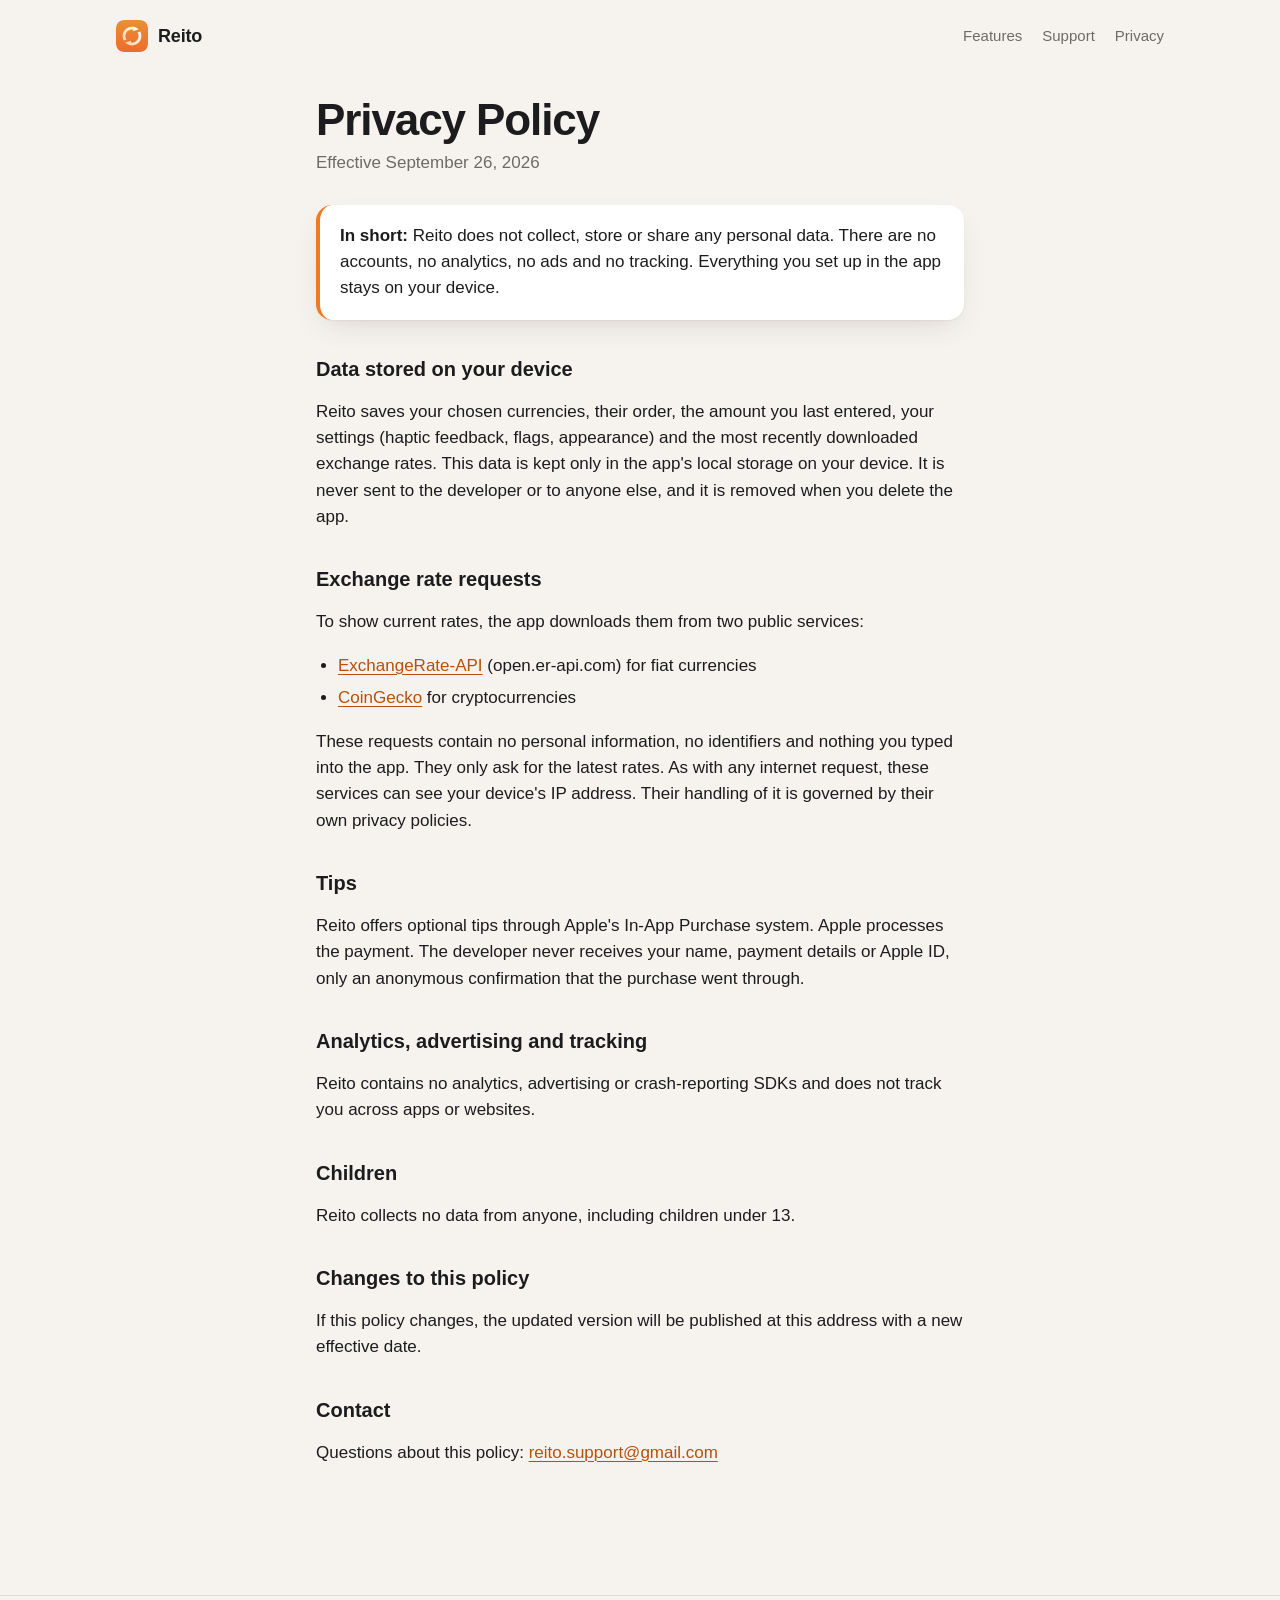
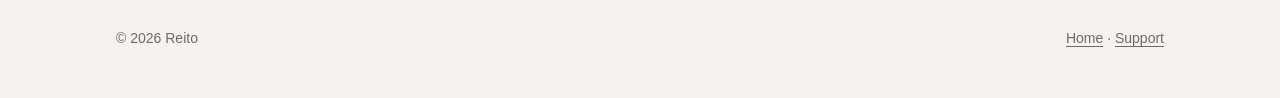
==== privacy.html @ ac074106 "feat: Reito support site and privacy policy" ====
<!DOCTYPE html>
<html lang="en">
<head>
<meta charset="utf-8">
<meta name="viewport" content="width=device-width, initial-scale=1">
<meta http-equiv="Content-Security-Policy" content="default-src 'none'; img-src 'self'; style-src 'self'; base-uri 'none'; form-action 'none'">
<meta name="referrer" content="strict-origin-when-cross-origin">
<title>Reito Privacy Policy</title>
<meta name="description" content="Reito does not collect, store or share any personal data.">
<meta name="theme-color" content="#f6f3ee" media="(prefers-color-scheme: light)">
<meta name="theme-color" content="#121110" media="(prefers-color-scheme: dark)">
<link rel="icon" href="assets/icon.svg" type="image/svg+xml">
<link rel="stylesheet" href="assets/site.css">
</head>
<body>

<header class="site-header">
  <div class="wrap">
    <a class="brand" href="./" aria-label="Reito home">
      <img src="assets/icon.svg" alt="" width="32" height="32">
      Reito
    </a>
    <nav aria-label="Main navigation">
      <a href="./#features">Features</a>
      <a href="./#support">Support</a>
      <a href="privacy.html" aria-current="page">Privacy</a>
    </nav>
  </div>
</header>

<main class="wrap policy">
  <h1>Privacy Policy</h1>
  <p class="updated">Effective September 26, 2026</p>

  <p class="summary"><strong>In short:</strong> Reito does not collect, store or share any personal data. There are no accounts, no analytics, no ads and no tracking. Everything you set up in the app stays on your device.</p>

  <h2>Data stored on your device</h2>
  <p>Reito saves your chosen currencies, their order, the amount you last entered, your settings (haptic feedback, flags, appearance) and the most recently downloaded exchange rates. This data is kept only in the app's local storage on your device. It is never sent to the developer or to anyone else, and it is removed when you delete the app.</p>

  <h2>Exchange rate requests</h2>
  <p>To show current rates, the app downloads them from two public services:</p>
  <ul>
    <li><a href="https://www.exchangerate-api.com">ExchangeRate-API</a> (open.er-api.com) for fiat currencies</li>
    <li><a href="https://www.coingecko.com/en/api">CoinGecko</a> for cryptocurrencies</li>
  </ul>
  <p>These requests contain no personal information, no identifiers and nothing you typed into the app. They only ask for the latest rates. As with any internet request, these services can see your device's IP address. Their handling of it is governed by their own privacy policies.</p>

  <h2>Tips</h2>
  <p>Reito offers optional tips through Apple's In-App Purchase system. Apple processes the payment. The developer never receives your name, payment details or Apple ID, only an anonymous confirmation that the purchase went through.</p>

  <h2>Analytics, advertising and tracking</h2>
  <p>Reito contains no analytics, advertising or crash-reporting SDKs and does not track you across apps or websites.</p>

  <h2>Children</h2>
  <p>Reito collects no data from anyone, including children under 13.</p>

  <h2>Changes to this policy</h2>
  <p>If this policy changes, the updated version will be published at this address with a new effective date.</p>

  <h2>Contact</h2>
  <p>Questions about this policy: <a href="mailto:reito.support@gmail.com">reito.support@gmail.com</a></p>
</main>

<footer class="site-footer">
  <div class="wrap">
    <span>© 2026 Reito</span>
    <span><a href="./">Home</a> · <a href="./#support">Support</a></span>
  </div>
</footer>

</body>
</html>
---- assets/site.css ----
:root {
  --color-bg: #f6f3ee;
  --color-surface: #ffffff;
  --color-surface-sunk: #efeae2;
  --color-text: #1c1c1e;
  --color-muted: #6e6a66;
  --color-line: rgba(28, 28, 30, 0.1);
  --color-accent: #ef7a22;
  --color-accent-ink: #b4520c;
  --color-accent-soft: rgba(239, 122, 34, 0.12);
  --gradient-brand: linear-gradient(160deg, #e99034 0%, #ed6c2d 100%);

  --font-sans: -apple-system, BlinkMacSystemFont, "SF Pro Text", "Helvetica Neue", Arial, sans-serif;
  --font-display: -apple-system, BlinkMacSystemFont, "SF Pro Display", "Helvetica Neue", Arial, sans-serif;

  --text-base: clamp(1rem, 0.96rem + 0.2vw, 1.0625rem);
  --text-lead: clamp(1.125rem, 1rem + 0.5vw, 1.3125rem);
  --text-h2: clamp(1.75rem, 1.3rem + 2vw, 2.75rem);
  --text-hero: clamp(2.75rem, 1.6rem + 5.2vw, 5.5rem);

  --space-gutter: 16px;
  --space-section: clamp(4rem, 3rem + 5vw, 8rem);
  --radius-card: 22px;
  --radius-phone: 40px;
  --shadow-card: 0 1px 2px rgba(60, 40, 20, 0.06), 0 12px 32px -12px rgba(60, 40, 20, 0.18);
  --shadow-phone: 0 2px 6px rgba(60, 40, 20, 0.08), 0 40px 80px -30px rgba(120, 60, 10, 0.45);

  --duration-fast: 150ms;
  --ease-out-expo: cubic-bezier(0.16, 1, 0.3, 1);
  color-scheme: light dark;
}

@media (prefers-color-scheme: dark) {
  :root {
    --color-bg: #121110;
    --color-surface: #1e1c1b;
    --color-surface-sunk: #191817;
    --color-text: #f4f1ec;
    --color-muted: #a09a93;
    --color-line: rgba(255, 255, 255, 0.1);
    --color-accent: #ff9a4a;
    --color-accent-ink: #ffb27a;
    --color-accent-soft: rgba(255, 154, 74, 0.14);
    --shadow-card: 0 1px 2px rgba(0, 0, 0, 0.4), 0 12px 32px -12px rgba(0, 0, 0, 0.6);
    --shadow-phone: 0 2px 6px rgba(0, 0, 0, 0.4), 0 40px 80px -30px rgba(0, 0, 0, 0.8);
  }
}

*, *::before, *::after { box-sizing: border-box; }

html { -webkit-text-size-adjust: 100%; }

body {
  margin: 0;
  background: var(--color-bg);
  color: var(--color-text);
  font: var(--text-base)/1.55 var(--font-sans);
  -webkit-font-smoothing: antialiased;
  overflow-x: hidden;
}

img { display: block; max-width: 100%; height: auto; }

a {
  color: var(--color-accent-ink);
  text-decoration-thickness: 1px;
  text-underline-offset: 3px;
}
a:hover { text-decoration-thickness: 2px; }
a:focus-visible, summary:focus-visible {
  outline: 3px solid var(--color-accent);
  outline-offset: 3px;
  border-radius: 6px;
}

.wrap {
  max-width: 1080px;
  margin: 0 auto;
  padding: 0 var(--space-gutter);
}

/* Header */

.site-header .wrap {
  display: flex;
  align-items: center;
  justify-content: space-between;
  padding-top: 20px;
  padding-bottom: 20px;
}
.brand {
  display: inline-flex;
  align-items: center;
  gap: 10px;
  color: inherit;
  text-decoration: none;
  font: 600 1.125rem/1 var(--font-display);
  letter-spacing: -0.01em;
}
.brand img { width: 32px; height: 32px; border-radius: 8px; }
.site-header nav { display: flex; gap: 20px; font-size: 0.9375rem; }
.site-header nav a { color: var(--color-muted); text-decoration: none; }
.site-header nav a:hover { color: var(--color-text); }

/* Hero */

.hero {
  display: grid;
  grid-template-columns: minmax(0, 1.05fr) minmax(0, 1fr);
  gap: clamp(2rem, 5vw, 5rem);
  align-items: center;
  padding-top: clamp(2rem, 4vw, 4rem);
  padding-bottom: var(--space-section);
}
.eyebrow {
  margin: 0 0 18px;
  font-size: 0.8125rem;
  font-weight: 600;
  letter-spacing: 0.08em;
  text-transform: uppercase;
  color: var(--color-accent-ink);
}
.hero h1 {
  margin: 0;
  font: 700 var(--text-hero)/0.98 var(--font-display);
  letter-spacing: -0.035em;
}
.hero h1 span {
  background: var(--gradient-brand);
  -webkit-background-clip: text;
  background-clip: text;
  color: transparent;
}
.hero .lead {
  max-width: 30ch;
  margin: 24px 0 32px;
  font-size: var(--text-lead);
  color: var(--color-muted);
}
.store-badge {
  display: inline-flex;
  align-items: center;
  gap: 12px;
  padding: 12px 22px 12px 16px;
  border-radius: 14px;
  background: var(--color-text);
  color: var(--color-bg);
  text-decoration: none;
  font-weight: 600;
  transition: transform var(--duration-fast) var(--ease-out-expo);
}
a.store-badge:hover { transform: translateY(-2px); }
a.store-badge:active { transform: translateY(0) scale(0.98); }
.store-badge svg { width: 22px; height: 22px; flex: none; }
.store-badge small { display: block; font-size: 0.6875rem; font-weight: 500; opacity: 0.7; }
.trust {
  display: flex;
  flex-wrap: wrap;
  gap: 8px 18px;
  margin: 28px 0 0;
  padding: 0;
  list-style: none;
  font-size: 0.875rem;
  color: var(--color-muted);
}
.trust li::before { content: "✓ "; color: var(--color-accent); font-weight: 700; }

.phones {
  position: relative;
  aspect-ratio: 1 / 1.25;
  isolation: isolate;
}
.phones::before {
  content: "";
  position: absolute;
  inset: 12% 4% 6% 10%;
  z-index: -1;
  border-radius: 50%;
  background: var(--gradient-brand);
  filter: blur(60px);
  opacity: 0.35;
}
.phone {
  position: absolute;
  width: 58%;
  border-radius: var(--radius-phone);
  border: 1px solid var(--color-line);
  box-shadow: var(--shadow-phone);
  overflow: hidden;
  background: #fff;
}
.phone--front { left: 4%; top: 0; z-index: 2; }
.phone--back { right: 0; top: 14%; transform: rotate(5deg); }

/* Sections */

.section { padding-bottom: var(--space-section); }
.section h2 {
  margin: 0 0 16px;
  font: 700 var(--text-h2)/1.08 var(--font-display);
  letter-spacing: -0.025em;
}
.section .intro {
  max-width: 52ch;
  margin: 0 0 40px;
  font-size: var(--text-lead);
  color: var(--color-muted);
}

/* Precision ledger */

.precision {
  display: grid;
  grid-template-columns: minmax(0, 1fr) minmax(0, 1.1fr);
  gap: clamp(2rem, 5vw, 5rem);
  align-items: center;
}
.ledger {
  margin: 0;
  padding: 6px 0;
  list-style: none;
  border-radius: var(--radius-card);
  background: var(--color-surface);
  box-shadow: var(--shadow-card);
}
.ledger li {
  display: flex;
  align-items: center;
  justify-content: space-between;
  gap: 16px;
  margin: 0 20px;
  padding: 16px 0;
  border-bottom: 1px solid var(--color-line);
}
.ledger li:last-child { border-bottom: 0; }
.ledger .code { font-weight: 600; font-size: 1.0625rem; }
.ledger .name { display: block; font-size: 0.75rem; color: var(--color-muted); }
.ledger .amount {
  font: 300 clamp(1.375rem, 1.1rem + 1vw, 1.75rem)/1 var(--font-display);
  font-variant-numeric: tabular-nums;
  white-space: nowrap;
}
.ledger .is-base .amount {
  padding: 4px 10px;
  border-radius: 10px;
  background: var(--color-accent-soft);
  outline: 1.5px solid var(--color-accent);
}
.ledger-note { margin: 12px 4px 0; font-size: 0.8125rem; color: var(--color-muted); }

/* Feature list: editorial numbered rows rather than a card grid */

.features {
  display: grid;
  grid-template-columns: repeat(2, minmax(0, 1fr));
  gap: 0 clamp(2rem, 5vw, 4rem);
  margin: 0;
  padding: 0;
  list-style: none;
  counter-reset: feature;
}
.features li {
  counter-increment: feature;
  padding: 28px 0;
  border-top: 1px solid var(--color-line);
}
.features li::before {
  content: counter(feature, decimal-leading-zero);
  display: block;
  margin-bottom: 10px;
  font: 600 0.8125rem/1 var(--font-display);
  color: var(--color-accent-ink);
  letter-spacing: 0.06em;
}
.features h3 { margin: 0 0 6px; font: 600 1.25rem/1.25 var(--font-display); letter-spacing: -0.01em; }
.features p { margin: 0; color: var(--color-muted); }

/* Screenshot strip */

.gallery {
  display: flex;
  gap: 24px;
  margin: 0 calc(var(--space-gutter) * -1);
  padding: 8px var(--space-gutter) 40px;
  overflow-x: auto;
  scroll-snap-type: x mandatory;
  scroll-padding-inline: var(--space-gutter);
  scrollbar-width: none;
}
.gallery::-webkit-scrollbar { display: none; }
.gallery figure { flex: 0 0 auto; width: min(240px, 62vw); margin: 0; scroll-snap-align: start; }
.gallery img {
  border-radius: 32px;
  border: 1px solid var(--color-line);
  box-shadow: var(--shadow-card);
}
.gallery figcaption { margin-top: 14px; font-size: 0.875rem; color: var(--color-muted); }

/* Support */

.support {
  display: grid;
  grid-template-columns: minmax(0, 0.85fr) minmax(0, 1.15fr);
  gap: clamp(2rem, 5vw, 5rem);
  align-items: start;
}
.contact-card {
  position: sticky;
  top: 24px;
  padding: 28px;
  border-radius: var(--radius-card);
  background: var(--gradient-brand);
  color: #fff;
  box-shadow: var(--shadow-phone);
}
.contact-card h2 { color: #fff; }
.contact-card p { margin: 0 0 20px; opacity: 0.9; }
.contact-card a.mail {
  display: inline-block;
  padding: 12px 18px;
  border-radius: 12px;
  background: #fff;
  color: #b4520c;
  font-weight: 600;
  text-decoration: none;
  word-break: break-all;
  transition: transform var(--duration-fast) var(--ease-out-expo);
}
.contact-card a.mail:hover { transform: translateY(-2px); }
.contact-card a.mail:focus-visible { outline-color: #fff; }

.faq details {
  border-bottom: 1px solid var(--color-line);
}
.faq details:first-child { border-top: 1px solid var(--color-line); }
.faq summary {
  display: flex;
  justify-content: space-between;
  gap: 16px;
  padding: 20px 0;
  cursor: pointer;
  list-style: none;
  font-weight: 600;
  font-size: 1.0625rem;
}
.faq summary::-webkit-details-marker { display: none; }
.faq summary::after {
  content: "+";
  flex: none;
  color: var(--color-accent-ink);
  font-size: 1.375rem;
  line-height: 1;
  transition: transform var(--duration-fast) var(--ease-out-expo);
}
.faq details[open] summary::after { transform: rotate(45deg); }
.faq details p { margin: -6px 0 20px; color: var(--color-muted); }

/* Footer */

.site-footer {
  padding: 32px 0 48px;
  border-top: 1px solid var(--color-line);
  font-size: 0.875rem;
  color: var(--color-muted);
}
.site-footer .wrap { display: flex; flex-wrap: wrap; justify-content: space-between; gap: 12px 24px; }
.site-footer a { color: inherit; }

/* Policy page */

.policy { max-width: 680px; padding-top: 24px; padding-bottom: var(--space-section); }
.policy h1 { margin: 0 0 6px; font: 700 clamp(2rem, 1.5rem + 2vw, 2.75rem)/1.1 var(--font-display); letter-spacing: -0.025em; }
.policy h2 { margin: 36px 0 8px; font: 600 1.25rem/1.3 var(--font-display); }
.policy .updated { margin: 0 0 28px; color: var(--color-muted); }
.policy .summary {
  padding: 18px 20px;
  border-radius: 16px;
  border-left: 4px solid var(--color-accent);
  background: var(--color-surface);
  box-shadow: var(--shadow-card);
}
.policy ul { padding-left: 22px; }
.policy li + li { margin-top: 6px; }

/* Layout breakpoints */

@media (max-width: 820px) {
  .hero, .precision, .support { grid-template-columns: minmax(0, 1fr); }
  .phones { max-width: 420px; width: 100%; margin: 0 auto; }
  .contact-card { position: static; }
}
@media (max-width: 600px) {
  .features { grid-template-columns: minmax(0, 1fr); }
  .site-header nav { gap: 14px; }
}

@media (prefers-reduced-motion: reduce) {
  *, *::before, *::after { transition: none !important; }
}
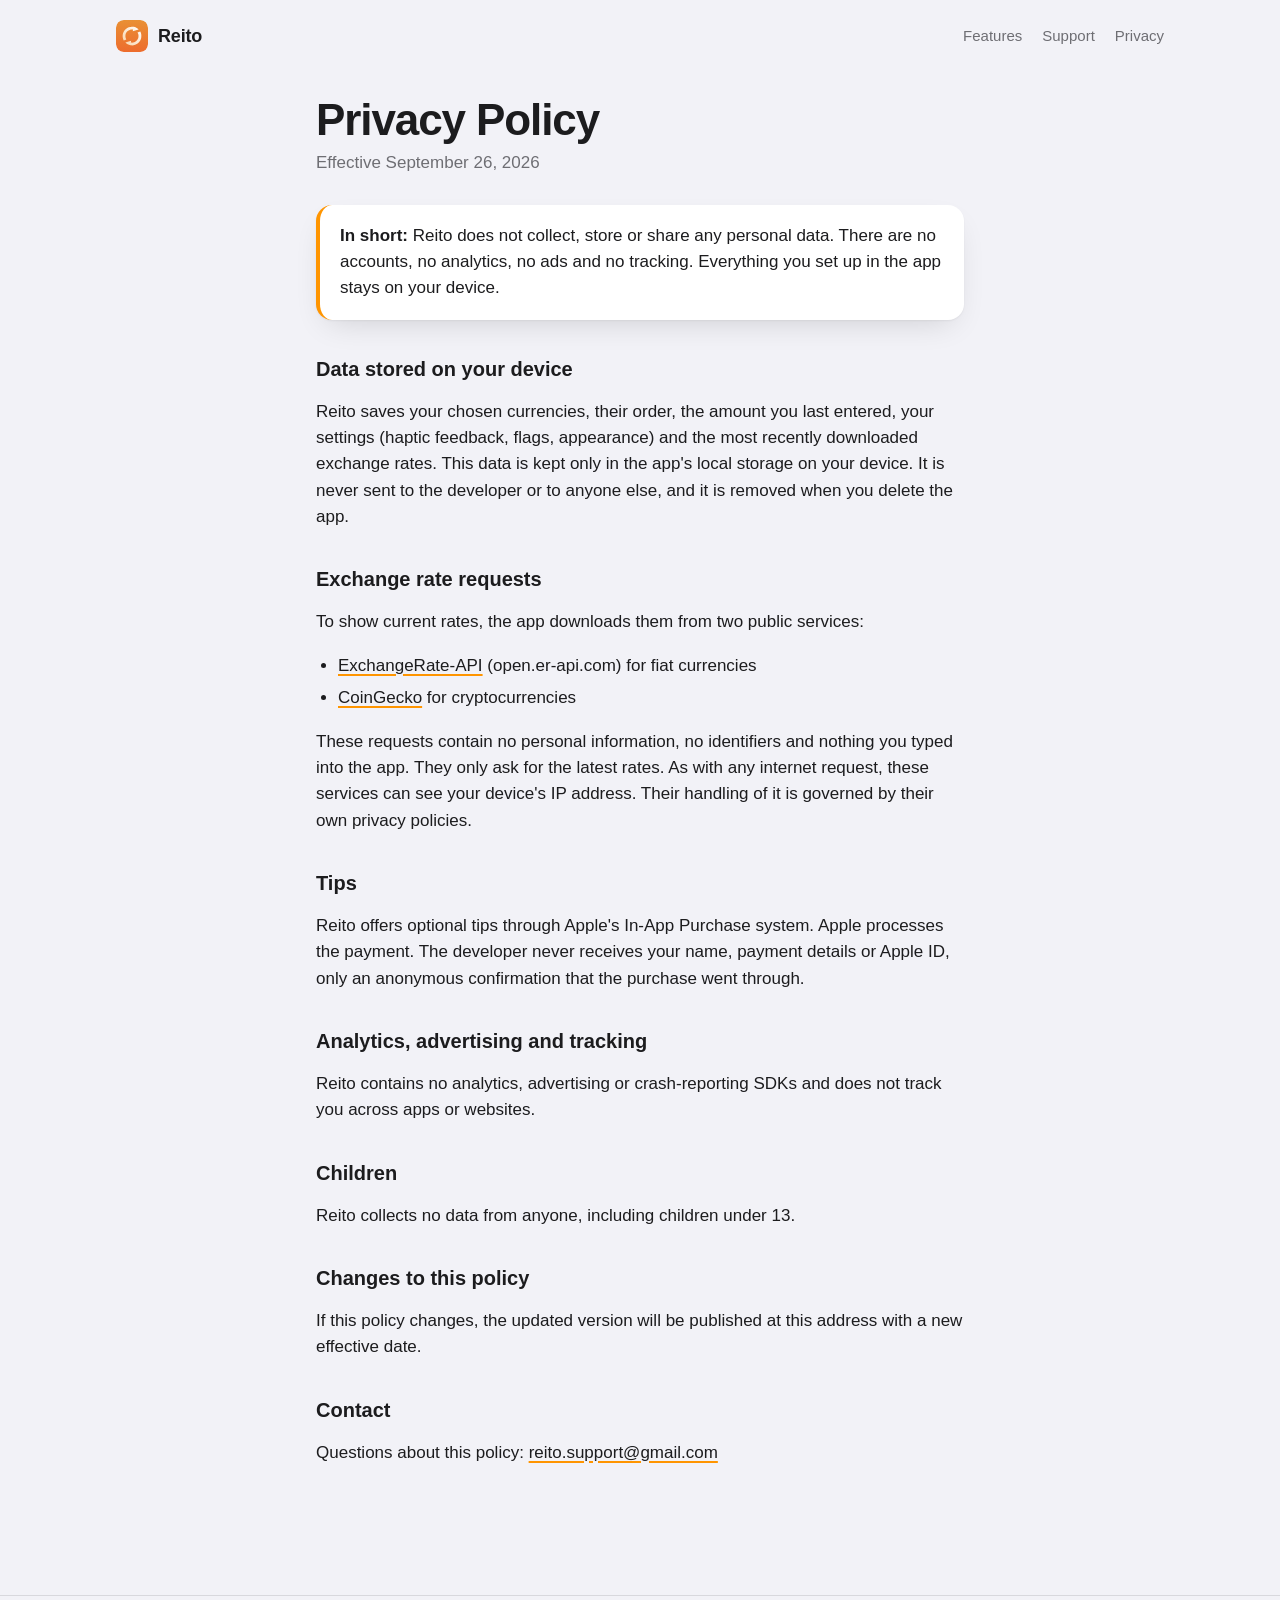
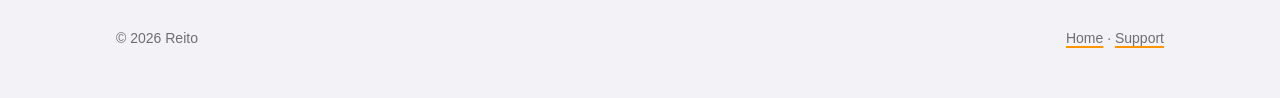
==== commit e5df1b55: "style: the app's own palette instead of warm browns" ====
--- a/privacy.html
+++ b/privacy.html
@@ -7,8 +7,8 @@
 <meta name="referrer" content="strict-origin-when-cross-origin">
 <title>Reito Privacy Policy</title>
 <meta name="description" content="Reito does not collect, store or share any personal data.">
-<meta name="theme-color" content="#f6f3ee" media="(prefers-color-scheme: light)">
-<meta name="theme-color" content="#121110" media="(prefers-color-scheme: dark)">
+<meta name="theme-color" content="#f2f2f7" media="(prefers-color-scheme: light)">
+<meta name="theme-color" content="#000000" media="(prefers-color-scheme: dark)">
 <link rel="icon" href="assets/icon.svg" type="image/svg+xml">
 <link rel="stylesheet" href="assets/site.css">
 </head>
--- a/assets/site.css
+++ b/assets/site.css
@@ -1,14 +1,19 @@
 :root {
-  --color-bg: #f6f3ee;
+  /* The app's own palette: iOS grouped greys and its accent orange (#FF9500), no warm tint —
+     the earlier cream page and brown-orange ink read as chocolate. */
+  --color-bg: #f2f2f7;
   --color-surface: #ffffff;
-  --color-surface-sunk: #efeae2;
+  --color-surface-sunk: #e9e9ee;
   --color-text: #1c1c1e;
-  --color-muted: #6e6a66;
-  --color-line: rgba(28, 28, 30, 0.1);
-  --color-accent: #ef7a22;
-  --color-accent-ink: #b4520c;
-  --color-accent-soft: rgba(239, 122, 34, 0.12);
-  --gradient-brand: linear-gradient(160deg, #e99034 0%, #ed6c2d 100%);
+  --color-muted: #6e6e73;
+  --color-line: rgba(60, 60, 67, 0.14);
+  --color-accent: #ff9500;
+  /* The accent darkened only as far as small text on white needs. */
+  --color-accent-ink: #c86400;
+  --color-accent-soft: rgba(255, 149, 0, 0.14);
+  --color-ticket: #ffffff;
+  --color-perforation: rgba(28, 28, 30, 0.16);
+  --gradient-brand: linear-gradient(160deg, #ffa21a 0%, #ff7a00 100%);
 
   --font-sans: -apple-system, BlinkMacSystemFont, "SF Pro Text", "Helvetica Neue", Arial, sans-serif;
   --font-display: -apple-system, BlinkMacSystemFont, "SF Pro Display", "Helvetica Neue", Arial, sans-serif;
@@ -21,9 +26,11 @@
   --space-gutter: 16px;
   --space-section: clamp(4rem, 3rem + 5vw, 8rem);
   --radius-card: 22px;
+  --radius-ticket: 30px;
+  --ticket-notch: 12px;
   --radius-phone: 40px;
-  --shadow-card: 0 1px 2px rgba(60, 40, 20, 0.06), 0 12px 32px -12px rgba(60, 40, 20, 0.18);
-  --shadow-phone: 0 2px 6px rgba(60, 40, 20, 0.08), 0 40px 80px -30px rgba(120, 60, 10, 0.45);
+  --shadow-card: 0 1px 2px rgba(0, 0, 0, 0.05), 0 12px 32px -12px rgba(0, 0, 0, 0.16);
+  --shadow-phone: 0 2px 6px rgba(0, 0, 0, 0.06), 0 40px 80px -30px rgba(0, 0, 0, 0.35);
 
   --duration-fast: 150ms;
   --ease-out-expo: cubic-bezier(0.16, 1, 0.3, 1);
@@ -32,15 +39,18 @@
 
 @media (prefers-color-scheme: dark) {
   :root {
-    --color-bg: #121110;
-    --color-surface: #1e1c1b;
-    --color-surface-sunk: #191817;
-    --color-text: #f4f1ec;
-    --color-muted: #a09a93;
-    --color-line: rgba(255, 255, 255, 0.1);
-    --color-accent: #ff9a4a;
-    --color-accent-ink: #ffb27a;
-    --color-accent-soft: rgba(255, 154, 74, 0.14);
+    --color-bg: #000000;
+    --color-surface: #1c1c1e;
+    --color-surface-sunk: #2c2c2e;
+    --color-text: #f5f5f7;
+    --color-muted: #98989d;
+    --color-line: rgba(84, 84, 88, 0.5);
+    --color-accent: #ff9f0a;
+    --color-accent-ink: #ffb340;
+    --color-accent-soft: rgba(255, 159, 10, 0.16);
+    /* A lifted grey, as in the app: a near-black ticket vanished against the dark page. */
+    --color-ticket: #3d3d3d;
+    --color-perforation: rgba(255, 255, 255, 0.18);
     --shadow-card: 0 1px 2px rgba(0, 0, 0, 0.4), 0 12px 32px -12px rgba(0, 0, 0, 0.6);
     --shadow-phone: 0 2px 6px rgba(0, 0, 0, 0.4), 0 40px 80px -30px rgba(0, 0, 0, 0.8);
   }
@@ -61,12 +71,15 @@
 
 img { display: block; max-width: 100%; height: auto; }
 
+/* Links keep the text colour, marked by an orange underline: an orange light enough not to
+   look brown is too light for body-size text on white. */
 a {
-  color: var(--color-accent-ink);
-  text-decoration-thickness: 1px;
+  color: inherit;
+  text-decoration-color: var(--color-accent);
+  text-decoration-thickness: 1.5px;
   text-underline-offset: 3px;
 }
-a:hover { text-decoration-thickness: 2px; }
+a:hover { text-decoration-thickness: 2.5px; }
 a:focus-visible, summary:focus-visible {
   outline: 3px solid var(--color-accent);
   outline-offset: 3px;
@@ -207,6 +220,53 @@
   color: var(--color-muted);
 }
 
+/* Ticket: sections joined by perforations, a notch cut out of both edges at each one — the
+   same shape the app draws its currency list and About sheet with. The notches are real holes
+   (a mask), so the page shows through; the shadow sits on the whole ticket so it follows them. */
+
+.ticket {
+  filter: drop-shadow(0 1px 1px rgba(0, 0, 0, 0.05)) drop-shadow(0 10px 18px rgba(0, 0, 0, 0.10));
+}
+@media (prefers-color-scheme: dark) {
+  .ticket { filter: drop-shadow(0 10px 18px rgba(0, 0, 0, 0.5)); }
+}
+.ticket-part {
+  --notch-top: 0px;
+  --notch-bottom: 0px;
+  position: relative;
+  margin: 0;
+  padding: 6px 0;
+  list-style: none;
+  background: var(--color-ticket);
+  -webkit-mask:
+    radial-gradient(circle at 0 0, #0000 var(--notch-top), #000 calc(var(--notch-top) + 0.5px)) 0 0 / 51% 51% no-repeat,
+    radial-gradient(circle at 100% 0, #0000 var(--notch-top), #000 calc(var(--notch-top) + 0.5px)) 100% 0 / 51% 51% no-repeat,
+    radial-gradient(circle at 0 100%, #0000 var(--notch-bottom), #000 calc(var(--notch-bottom) + 0.5px)) 0 100% / 51% 51% no-repeat,
+    radial-gradient(circle at 100% 100%, #0000 var(--notch-bottom), #000 calc(var(--notch-bottom) + 0.5px)) 100% 100% / 51% 51% no-repeat;
+  mask:
+    radial-gradient(circle at 0 0, #0000 var(--notch-top), #000 calc(var(--notch-top) + 0.5px)) 0 0 / 51% 51% no-repeat,
+    radial-gradient(circle at 100% 0, #0000 var(--notch-top), #000 calc(var(--notch-top) + 0.5px)) 100% 0 / 51% 51% no-repeat,
+    radial-gradient(circle at 0 100%, #0000 var(--notch-bottom), #000 calc(var(--notch-bottom) + 0.5px)) 0 100% / 51% 51% no-repeat,
+    radial-gradient(circle at 100% 100%, #0000 var(--notch-bottom), #000 calc(var(--notch-bottom) + 0.5px)) 100% 100% / 51% 51% no-repeat;
+}
+.ticket-part:first-child { border-top-left-radius: var(--radius-ticket); border-top-right-radius: var(--radius-ticket); }
+.ticket-part:last-child { border-bottom-left-radius: var(--radius-ticket); border-bottom-right-radius: var(--radius-ticket); }
+.ticket-part:not(:last-child) { --notch-bottom: var(--ticket-notch); }
+.ticket-part + .ticket-part { --notch-top: var(--ticket-notch); }
+.ticket-part + .ticket-part::before {
+  content: "";
+  position: absolute;
+  top: 0;
+  left: 20px;
+  right: 20px;
+  border-top: 1.5px dashed var(--color-perforation);
+}
+.ticket-title {
+  padding: 18px 20px 12px;
+  font: 700 clamp(1.625rem, 1.3rem + 1vw, 2rem)/1.1 var(--font-display);
+  letter-spacing: -0.02em;
+}
+
 /* Precision ledger */
 
 .precision {
@@ -215,24 +275,13 @@
   gap: clamp(2rem, 5vw, 5rem);
   align-items: center;
 }
-.ledger {
-  margin: 0;
-  padding: 6px 0;
-  list-style: none;
-  border-radius: var(--radius-card);
-  background: var(--color-surface);
-  box-shadow: var(--shadow-card);
-}
 .ledger li {
   display: flex;
   align-items: center;
   justify-content: space-between;
   gap: 16px;
-  margin: 0 20px;
-  padding: 16px 0;
-  border-bottom: 1px solid var(--color-line);
-}
-.ledger li:last-child { border-bottom: 0; }
+  padding: 16px 20px;
+}
 .ledger .code { font-weight: 600; font-size: 1.0625rem; }
 .ledger .name { display: block; font-size: 0.75rem; color: var(--color-muted); }
 .ledger .amount {
@@ -304,30 +353,28 @@
   gap: clamp(2rem, 5vw, 5rem);
   align-items: start;
 }
-.contact-card {
+.contact-ticket {
   position: sticky;
   top: 24px;
-  padding: 28px;
-  border-radius: var(--radius-card);
-  background: var(--gradient-brand);
-  color: #fff;
-  box-shadow: var(--shadow-phone);
-}
-.contact-card h2 { color: #fff; }
-.contact-card p { margin: 0 0 20px; opacity: 0.9; }
-.contact-card a.mail {
+}
+.contact-ticket .ticket-part { padding: 24px; }
+.contact-ticket .ticket-banner { padding: 12px; }
+.ticket-banner img { width: 100%; border-radius: 20px; }
+.contact-ticket h2 { margin-bottom: 10px; }
+.contact-ticket p { margin: 0 0 20px; color: var(--color-muted); }
+.contact-ticket a.mail {
   display: inline-block;
   padding: 12px 18px;
-  border-radius: 12px;
-  background: #fff;
-  color: #b4520c;
+  border-radius: 14px;
+  background: var(--color-accent-soft);
+  outline: 1px solid color-mix(in srgb, var(--color-accent) 35%, transparent);
+  color: var(--color-accent-ink);
   font-weight: 600;
   text-decoration: none;
   word-break: break-all;
   transition: transform var(--duration-fast) var(--ease-out-expo);
 }
-.contact-card a.mail:hover { transform: translateY(-2px); }
-.contact-card a.mail:focus-visible { outline-color: #fff; }
+.contact-ticket a.mail:hover { transform: translateY(-2px); }
 
 .faq details {
   border-bottom: 1px solid var(--color-line);
@@ -387,7 +434,7 @@
 @media (max-width: 820px) {
   .hero, .precision, .support { grid-template-columns: minmax(0, 1fr); }
   .phones { max-width: 420px; width: 100%; margin: 0 auto; }
-  .contact-card { position: static; }
+  .contact-ticket { position: static; }
 }
 @media (max-width: 600px) {
   .features { grid-template-columns: minmax(0, 1fr); }
